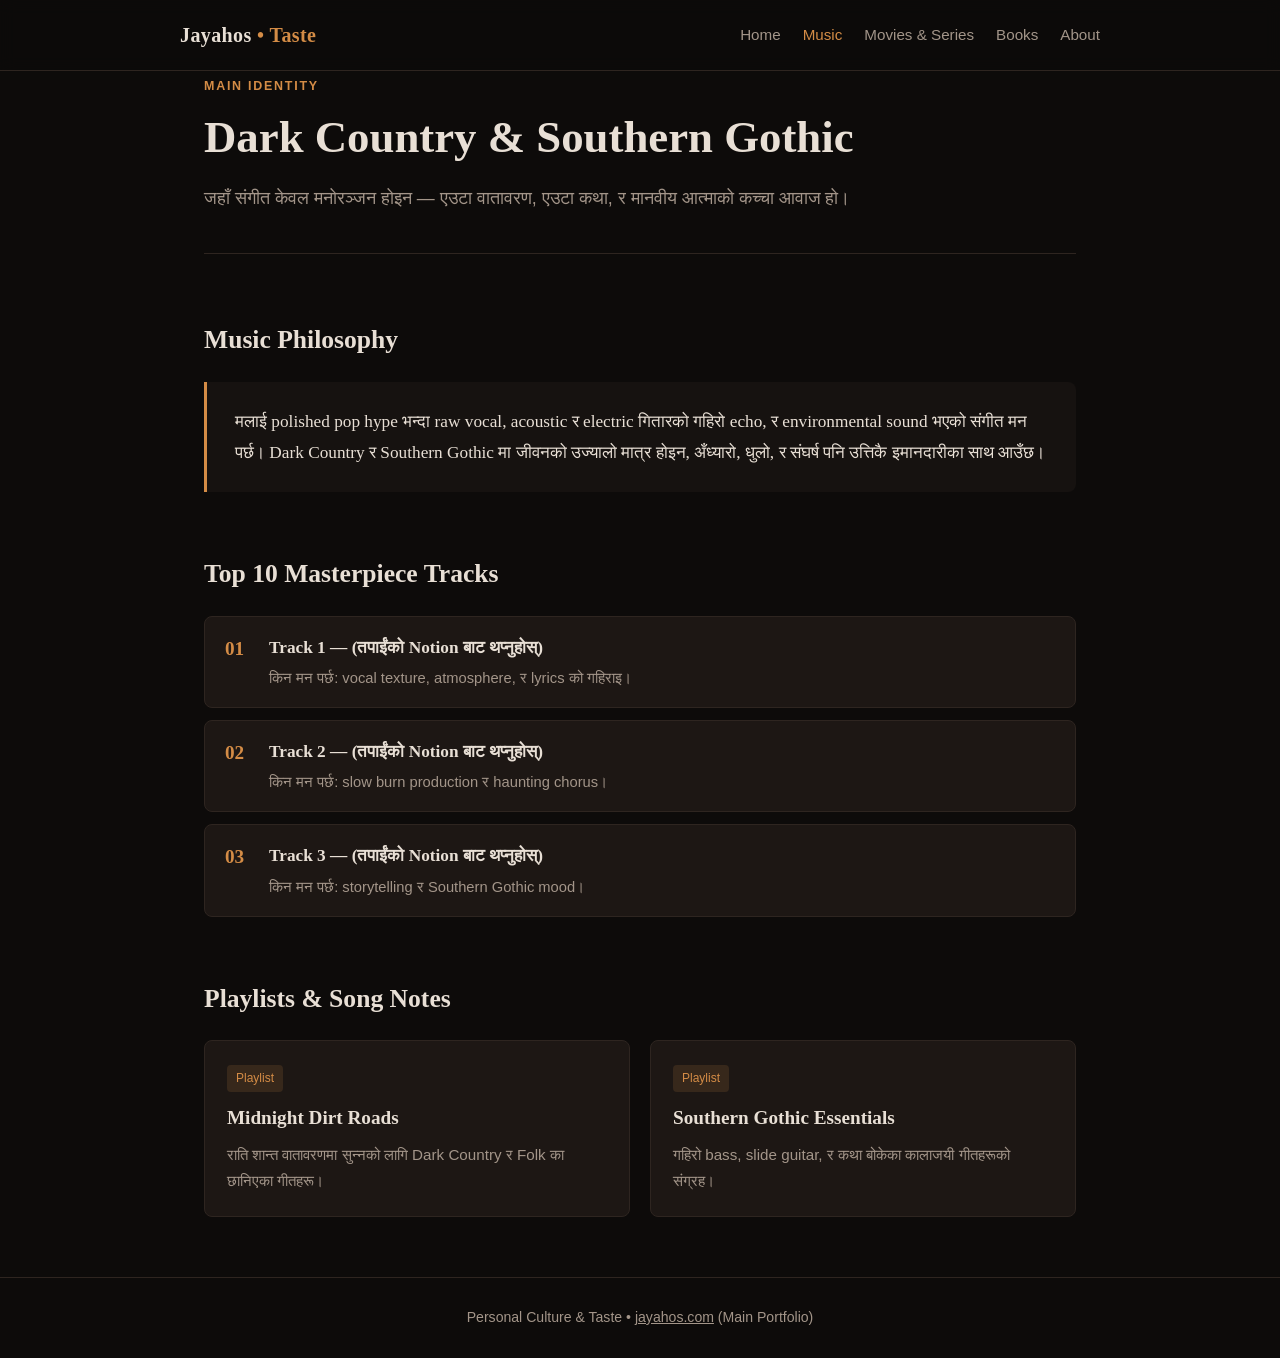
==== music.html @ 62a0a809 "Initial MVP: Personal Culture & Taste site (Music, Movies, Books, About)" ====
<!DOCTYPE html>
<html lang="ne">
<head>
  <meta charset="UTF-8" />
  <meta name="viewport" content="width=device-width, initial-scale=1.0" />
  <title>Music — Dark Country & Southern Gothic</title>
  <link rel="stylesheet" href="style.css" />
</head>
<body>
  <header>
    <div class="container nav-inner">
      <a href="index.html" class="brand">Jayahos <span>• Taste</span></a>
      <nav>
        <a href="index.html">Home</a>
        <a href="music.html" class="active">Music</a>
        <a href="movies.html">Movies & Series</a>
        <a href="books.html">Books</a>
        <a href="about.html">About</a>
      </nav>
    </div>
  </header>

  <main class="container">
    <section class="hero">
      <span class="eyebrow">Main Identity</span>
      <h1>Dark Country & Southern Gothic</h1>
      <p class="lead">
        जहाँ संगीत केवल मनोरञ्जन होइन — एउटा वातावरण, एउटा कथा, र मानवीय आत्माको कच्चा आवाज हो।
      </p>
    </section>

    <section>
      <h2>Music Philosophy</h2>
      <div class="philosophy-box">
        <p>
          मलाई polished pop hype भन्दा raw vocal, acoustic र electric गितारको गहिरो echo, र environmental sound भएको संगीत मन पर्छ। Dark Country र Southern Gothic मा जीवनको उज्यालो मात्र होइन, अँध्यारो, धुलो, र संघर्ष पनि उत्तिकै इमानदारीका साथ आउँछ।
        </p>
      </div>
    </section>

    <section>
      <h2>Top 10 Masterpiece Tracks</h2>
      <div class="track-list">
        <div class="track-item">
          <div class="track-num">01</div>
          <div class="track-info">
            <h3>Track 1 — (तपाईंको Notion बाट थप्नुहोस्)</h3>
            <p>किन मन पर्छ: vocal texture, atmosphere, र lyrics को गहिराइ।</p>
          </div>
        </div>
        <div class="track-item">
          <div class="track-num">02</div>
          <div class="track-info">
            <h3>Track 2 — (तपाईंको Notion बाट थप्नुहोस्)</h3>
            <p>किन मन पर्छ: slow burn production र haunting chorus।</p>
          </div>
        </div>
        <div class="track-item">
          <div class="track-num">03</div>
          <div class="track-info">
            <h3>Track 3 — (तपाईंको Notion बाट थप्नुहोस्)</h3>
            <p>किन मन पर्छ: storytelling र Southern Gothic mood।</p>
          </div>
        </div>
      </div>
    </section>

    <section>
      <h2>Playlists & Song Notes</h2>
      <div class="grid">
        <article class="card">
          <span class="tag">Playlist</span>
          <h3>Midnight Dirt Roads</h3>
          <p>राति शान्त वातावरणमा सुन्नको लागि Dark Country र Folk का छानिएका गीतहरू।</p>
        </article>
        <article class="card">
          <span class="tag">Playlist</span>
          <h3>Southern Gothic Essentials</h3>
          <p>गहिरो bass, slide guitar, र कथा बोकेका कालाजयी गीतहरूको संग्रह।</p>
        </article>
      </div>
    </section>
  </main>

  <footer>
    <div class="container">
      <p>
        Personal Culture & Taste • <a href="https://jayahos.com">jayahos.com</a> (Main Portfolio)
      </p>
    </div>
  </footer>
</body>
</html>
---- style.css ----
:root {
  --bg: #0d0b0a;
  --bg-elevated: #161210;
  --bg-card: #1d1714;
  --bg-warm: #221b17;
  --text: #e8dfd5;
  --text-muted: #a39589;
  --accent: #d48c46;
  --accent-dim: rgba(212, 140, 70, 0.14);
  --border: #2e2520;
  --serif: 'Georgia', 'Times New Roman', serif;
  --sans: -apple-system, BlinkMacSystemFont, 'Segoe UI', Roboto, Helvetica, Arial, sans-serif;
}

* {
  box-sizing: border-box;
  margin: 0;
  padding: 0;
}

html {
  scroll-behavior: smooth;
}

body {
  background-color: var(--bg);
  color: var(--text);
  font-family: var(--sans);
  line-height: 1.7;
  font-size: 16px;
  min-height: 100vh;
  display: flex;
  flex-direction: column;
}

a {
  color: var(--accent);
  text-decoration: none;
  transition: opacity 0.2s ease;
}

a:hover {
  opacity: 0.8;
}

.container {
  width: 100%;
  max-width: 920px;
  margin: 0 auto;
  padding: 0 24px;
}

/* Header & Navigation */
header {
  border-bottom: 1px solid var(--border);
  background: rgba(13, 11, 10, 0.92);
  backdrop-filter: blur(8px);
  position: sticky;
  top: 0;
  z-index: 100;
}

.nav-inner {
  display: flex;
  justify-content: space-between;
  align-items: center;
  padding: 18px 0;
  flex-wrap: wrap;
  gap: 12px;
}

.brand {
  font-family: var(--serif);
  font-size: 1.25rem;
  font-weight: 700;
  color: var(--text);
  letter-spacing: 0.02em;
}

.brand span {
  color: var(--accent);
}

nav {
  display: flex;
  gap: 22px;
  flex-wrap: wrap;
}

nav a {
  color: var(--text-muted);
  font-size: 0.95rem;
  font-weight: 500;
}

nav a:hover,
nav a.active {
  color: var(--accent);
}

/* Main */
main {
  flex: 1;
  padding: 56px 0 80px;
}

.hero {
  margin-bottom: 64px;
  padding-bottom: 40px;
  border-bottom: 1px solid var(--border);
}

.eyebrow {
  display: inline-block;
  font-size: 0.78rem;
  text-transform: uppercase;
  letter-spacing: 0.14em;
  color: var(--accent);
  margin-bottom: 14px;
  font-weight: 600;
}

h1 {
  font-family: var(--serif);
  font-size: clamp(2rem, 4vw, 2.8rem);
  line-height: 1.2;
  margin-bottom: 18px;
  font-weight: 700;
}

.lead {
  font-size: 1.12rem;
  color: var(--text-muted);
  max-width: 680px;
}

h2 {
  font-family: var(--serif);
  font-size: 1.6rem;
  margin-bottom: 20px;
  color: var(--text);
}

h3 {
  font-family: var(--serif);
  font-size: 1.2rem;
  margin-bottom: 8px;
  color: var(--text);
}

section {
  margin-bottom: 60px;
}

.section-header {
  display: flex;
  justify-content: space-between;
  align-items: baseline;
  margin-bottom: 24px;
  border-bottom: 1px solid var(--border);
  padding-bottom: 10px;
}

.section-header h2 {
  margin-bottom: 0;
}

.section-link {
  font-size: 0.9rem;
  font-weight: 500;
}

/* Grid & Cards */
.grid {
  display: grid;
  grid-template-columns: repeat(auto-fit, minmax(260px, 1fr));
  gap: 20px;
}

.card {
  background: var(--bg-card);
  border: 1px solid var(--border);
  border-radius: 8px;
  padding: 22px;
  transition: transform 0.2s ease, border-color 0.2s ease;
}

.card:hover {
  transform: translateY(-2px);
  border-color: var(--accent);
}

.card-warm {
  background: var(--bg-warm);
}

.tag {
  display: inline-block;
  font-size: 0.75rem;
  padding: 3px 9px;
  border-radius: 4px;
  background: var(--accent-dim);
  color: var(--accent);
  margin-bottom: 10px;
  font-weight: 500;
}

.card p {
  color: var(--text-muted);
  font-size: 0.95rem;
}

.meta {
  font-size: 0.85rem;
  color: var(--text-muted);
  margin-bottom: 10px;
  font-style: italic;
}

/* List items for Top 10 / Notes */
.track-list {
  display: flex;
  flex-direction: column;
  gap: 12px;
}

.track-item {
  display: flex;
  align-items: flex-start;
  gap: 16px;
  background: var(--bg-card);
  border: 1px solid var(--border);
  border-radius: 8px;
  padding: 16px 20px;
}

.track-num {
  font-family: var(--serif);
  font-size: 1.2rem;
  color: var(--accent);
  font-weight: 700;
  min-width: 28px;
}

.track-info h3 {
  margin-bottom: 4px;
  font-size: 1.08rem;
}

.track-info p {
  color: var(--text-muted);
  font-size: 0.92rem;
}

/* Quote / Philosophy block */
.philosophy-box {
  background: var(--bg-elevated);
  border-left: 3px solid var(--accent);
  padding: 24px 28px;
  border-radius: 0 8px 8px 0;
  margin-bottom: 32px;
}

.philosophy-box p {
  color: var(--text);
  font-family: var(--serif);
  font-size: 1.08rem;
  line-height: 1.8;
}

/* Footer */
footer {
  border-top: 1px solid var(--border);
  padding: 28px 0;
  color: var(--text-muted);
  font-size: 0.88rem;
  text-align: center;
}

footer a {
  color: var(--text-muted);
  text-decoration: underline;
}

@media (max-width: 600px) {
  .nav-inner {
    flex-direction: column;
    align-items: flex-start;
  }
  nav {
    gap: 14px;
  }
}
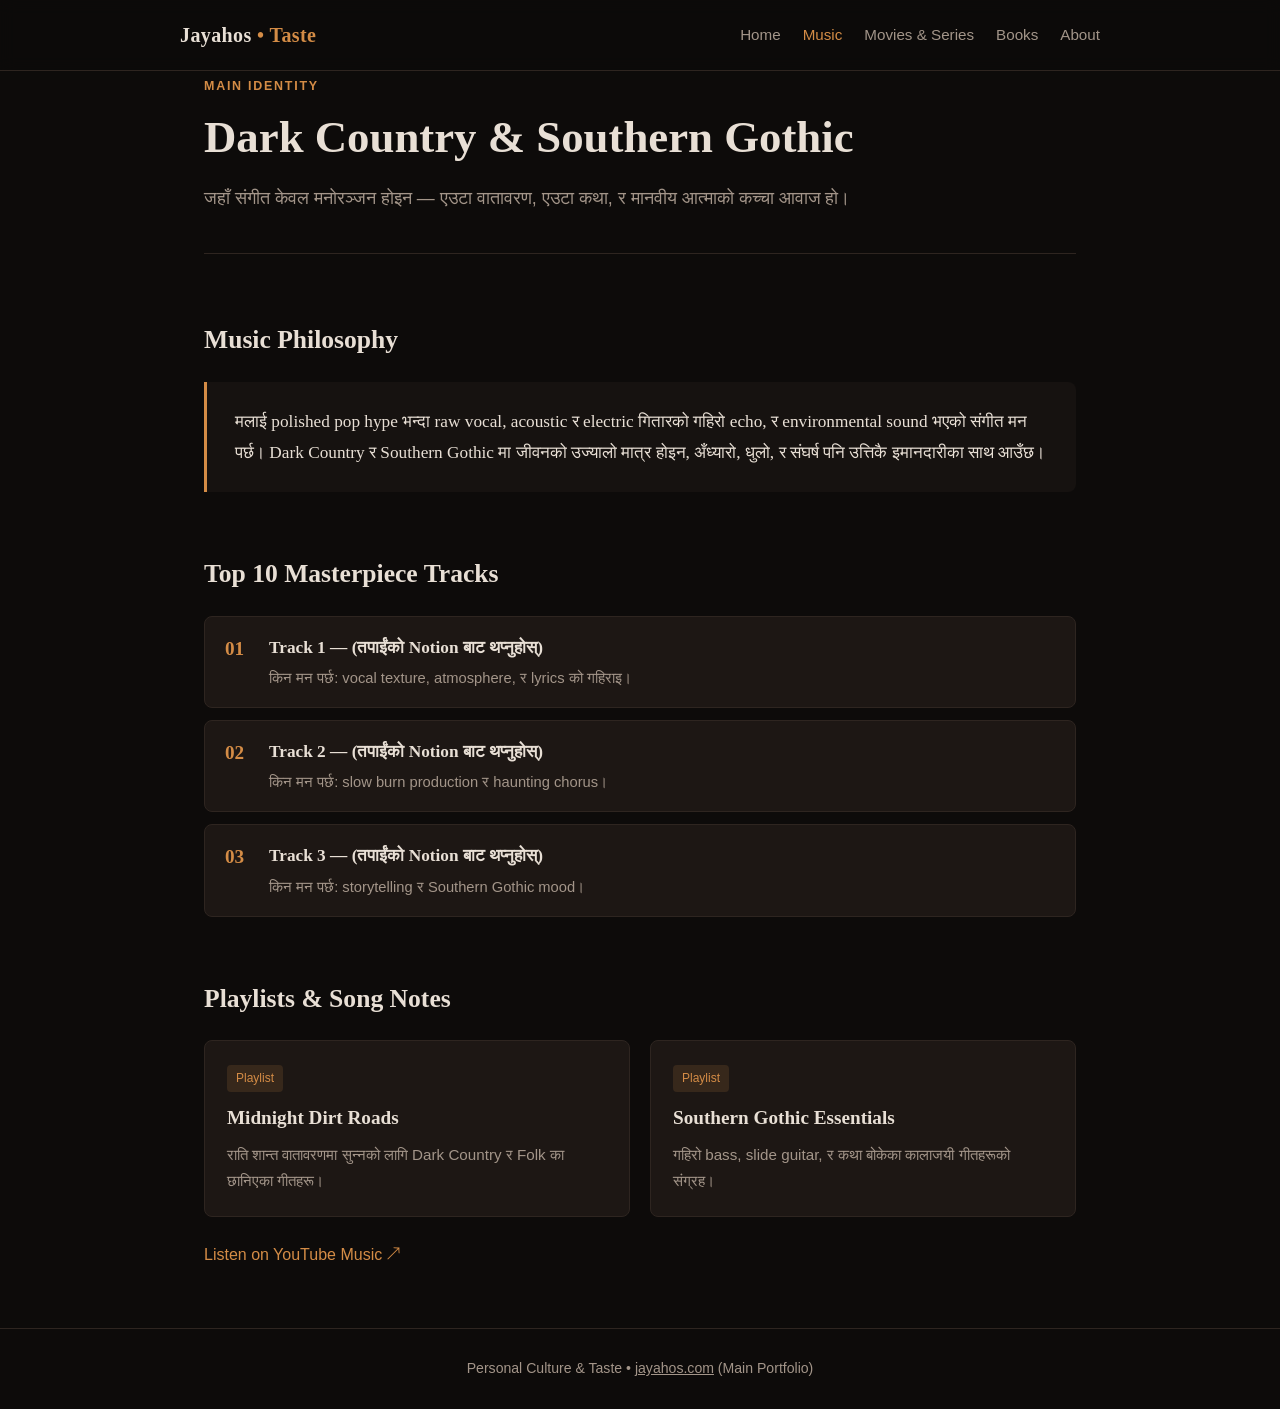
==== commit 6eab6db2: "Add YouTube Music playlist link to music page" ====
--- a/music.html
+++ b/music.html
@@ -79,6 +79,9 @@
           <p>गहिरो bass, slide guitar, र कथा बोकेका कालाजयी गीतहरूको संग्रह।</p>
         </article>
       </div>
+      <p style="margin-top: 1.5rem;">
+        <a href="https://music.youtube.com/playlist?list=PLUVffIlrcVXE" target="_blank" rel="noopener noreferrer">Listen on YouTube Music ↗</a>
+      </p>
     </section>
   </main>
 
